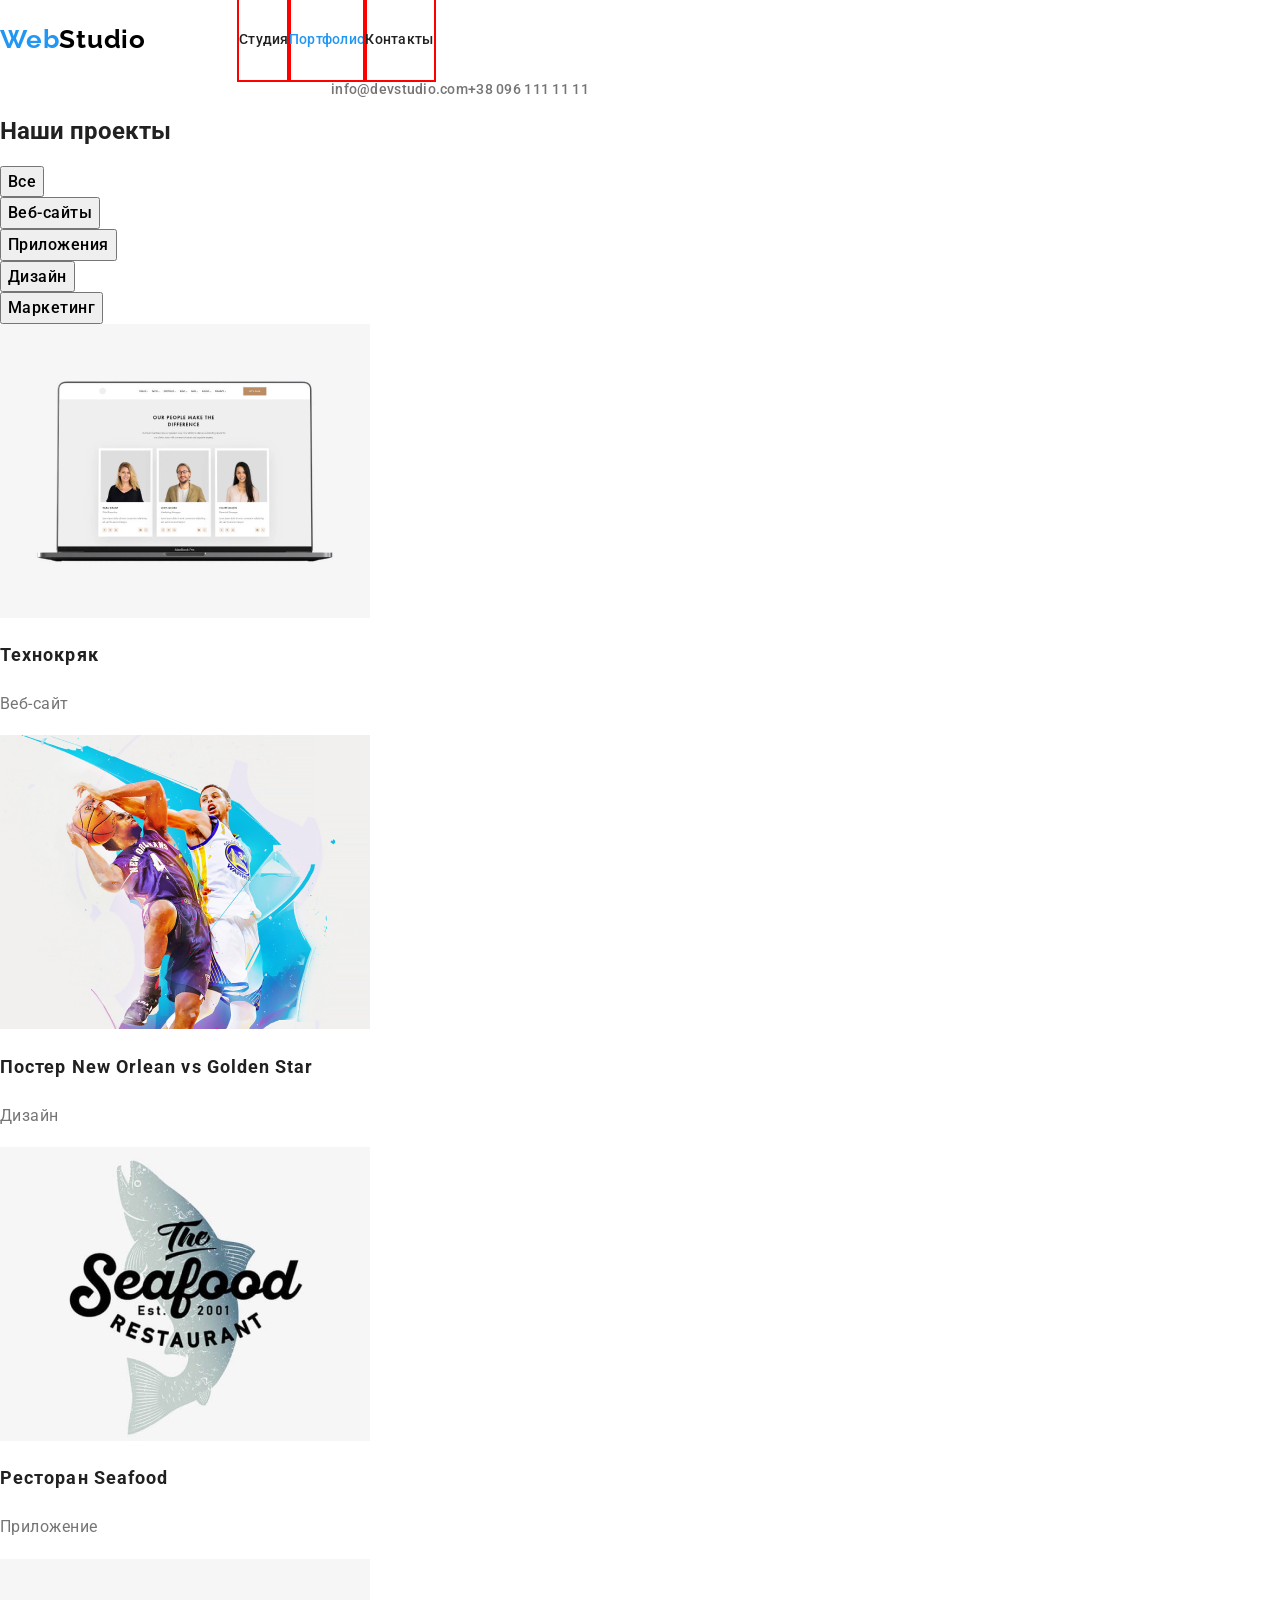
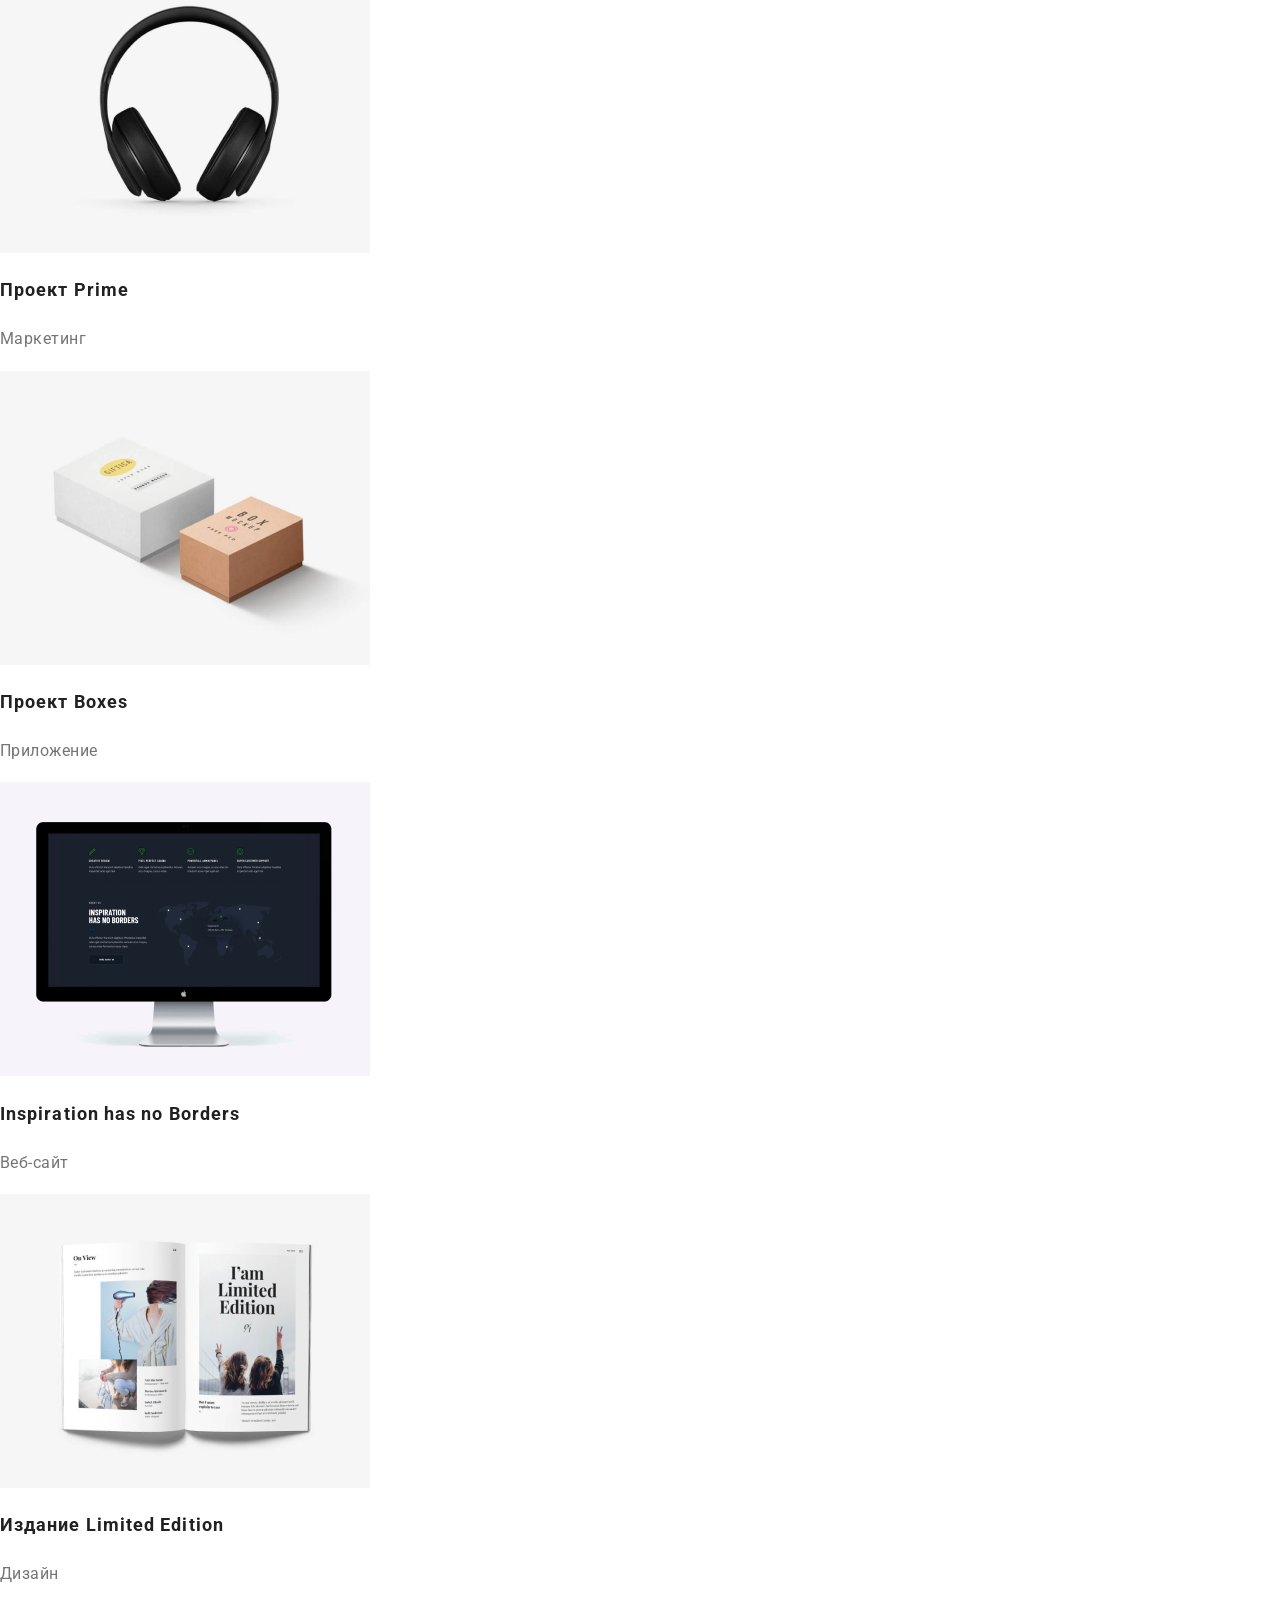
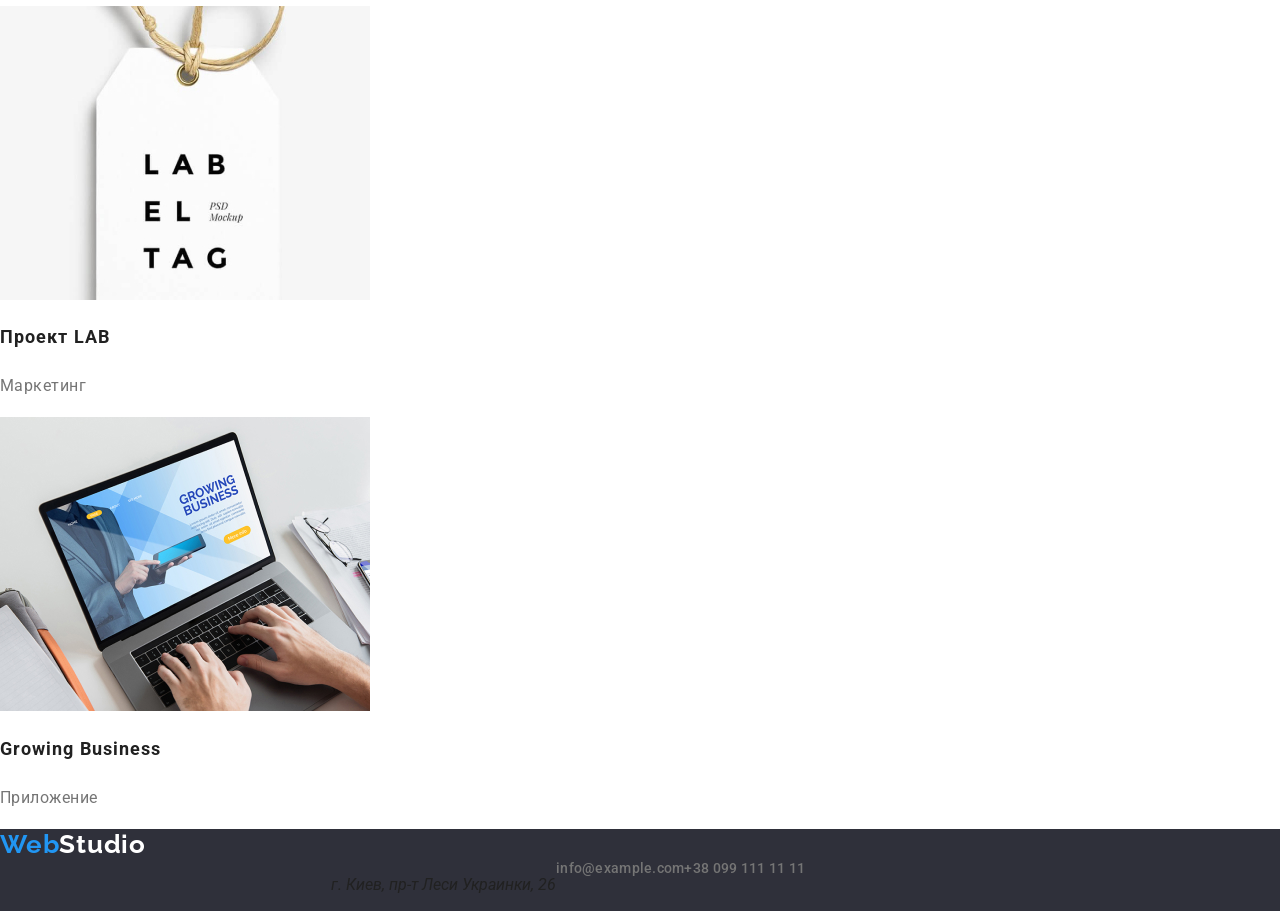
==== portfolio.html @ 41e8e518 "added header flex" ====
<!DOCTYPE html>
<html lang="en">
<head>
    <meta charset="UTF-8">
    <meta name="viewport" content="width=device-width, initial-scale=1.0">
    <link rel="preconnect" href="https://fonts.gstatic.com">
    <link href="https://fonts.googleapis.com/css2?family=Raleway:wght@700&family=Roboto:wght@400;500;700;900&display=swap" rel="stylesheet">
    <link rel="stylesheet" href="https://cdnjs.cloudflare.com/ajax/libs/modern-normalize/1.0.0/modern-normalize.min.css" integrity="sha512-ISS7cAi1PEhQ8jnbJpJZMd29NlhNj4AWYyLOSp2CE/CsHxTCu+r+t0D2yoJudVrd0/8fTVPUVDzY5Tvli75u/g==" crossorigin="anonymous" />
    <link rel="stylesheet" href="./css/styles.css">
    <title>Document</title>
</head>
<body>
    <header>
        <nav class="site-nav">
            <a href="./index.html" class="logo">Web<span>Studio</span></a>
            <ul class="site-nav-list">
                <li>
                    <a href="./index.html" class="link">Студия</a>
                </li>
                <li>
                    <a href="./portfolio.html" class="link current">Портфолио</a>
                </li>
                <li>
                    <a href="" class="link">Контакты</a>
                </li>
            </ul>
        </nav>
        <address class="address">
            <ul class="address-list">
                <li>
                    <a href="mailto:info@devstudio.com" class="link">info@devstudio.com</a>
                </li>
                <li>
                    <a href="tel:+380961111111" class="link">+38 096 111 11 11</a>
                </li>
            </ul>
        </address>
    </header>
    <main>
        <section>
        <!-- Заголовок потом сделаем невидимым -->
            <h1>Наши проекты</h1>   
            <ul class="button-list">
                <li>
                    <button type="button" class="link-button">Все</button>
                </li>
                <li>
                    <button type="button" class="link-button">Веб-сайты</button>
                </li>
                <li>
                    <button type="button" class="link-button">Приложения</button>
                </li>
                <li>
                    <button type="button" class="link-button">Дизайн</button>
                </li>
                <li>
                    <button type="button" class="link-button">Маркетинг</button>
                </li>
            </ul>
            <ul class="projects-list">
                <li>
                    <a href="" class="project-item">
                        <img src="./images/portfolioimg/img.jpg" alt="технокряк" width="370">
                        <h2 class="project-title">Технокряк</h2>
                        <p class="project-type">Веб-сайт</p>
                    </a>
                </li>
                <li>
                    <a href="" class="project-item">
                        <img src="./images/portfolioimg/poster.jpg" alt="постер" width="370">
                        <h2 class="project-title">Постер New Orlean vs Golden Star</h2>
                        <p class="project-type">Дизайн</p>
                    </a>
                </li>
                <li>
                    <a href="" class="project-item">
                        <img src="./images/portfolioimg/restoran.jpg" alt="ресторан" width="370">
                        <h2 class="project-title">Ресторан Seafood</h2>
                        <p class="project-type">Приложение</p>
                    </a>
                </li>
                <li>
                    <a href="" class="project-item">
                        <img src="./images/portfolioimg/prime.jpg" alt="проект прайм" width="370">
                        <h2 class="project-title">Проект Prime</h2>
                        <p class="project-type">Маркетинг</p>
                    </a>
                </li>
                <li>
                    <a href="" class="project-item">
                        <img src="./images/portfolioimg/boxes.jpg" alt="проект боксы" width="370">
                        <h2 class="project-title">Проект Boxes</h2>
                        <p class="project-type">Приложение</p>
                    </a>
                </li>
                <li>
                    <a href="" class="project-item">
                        <img src="./images/portfolioimg/insp.jpg" alt="фото" width="370">
                        <h2 class="project-title">Inspiration has no Borders</h2>
                        <p class="project-type">Веб-сайт</p>
                    </a>
                </li>
                <li>
                    <a href="" class="project-item">
                        <img src="./images/portfolioimg/edition.jpg" alt="издание" width="370">
                        <h2 class="project-title">Издание Limited Edition</h2>
                        <p class="project-type">Дизайн</p>
                    </a>
                </li>
                <li>
                    <a href="" class="project-item">
                        <img src="./images/portfolioimg/proekt.jpg" alt="лаб" width="370">
                        <h2 class="project-title">Проект LAB</h2>
                        <p class="project-type">Маркетинг</p>
                    </a>
                </li>
                <li>
                    <a href="" class="project-item">
                        <img src="./images/portfolioimg/growing.jpg" alt="бизнес" width="370">
                        <h2 class="project-title">Growing Business</h2>
                        <p class="project-type">Приложение</p>
                    </a>
                </li>
            </ul>
        </section>
    </main>
    <footer class="bottom">
        <a href="./index.html" class="logo">Web<span>Studio</span></a>
        <address class="address-list">
            <p>г. Киев, пр-т Леси Украинки, 26</p>
            <a href="mailto:info@example.com" class="link footer">info@example.com</a>
            <a href="tel:+380991111111" class="link footer">+38 099 111 11 11</a>
        </address>
    </footer>
</body>
</html>
---- css/styles.css ----
/* основной цвет #212121 */

/* вторичный цвет #757575 */

/* белый цвет #FFFFFF */

/* черный цвет #000000 */

/* акцент #2196F3 */

/* адресс в футере rgba(255, 255, 255, 0.6) */

/* бекграунд футера и героя #2F303A */

/* вторичный бекграунд #F5F4FA */

:root {
    --primary-text-color: #212121;
    --secondary-text-color: #757575;
    --accent-color: #2196F3;
    --background-footer: #2F303A;
    --secondary-background: #F5F4FA;
    --white-color: #fff;
    --black-color: #000;
    --footer-address-color: rgba(255, 255, 255, 0.6);
}

body {
    background: var(--white-color);
    color: var(--primary-text-color);
    font-family: 'Roboto', sans-serif;
}

a {
    text-decoration: none;
}

ul {
    margin: 0;
    padding: 0;
    list-style: none;
}

.container {
    margin-left: auto;
    margin-right: auto;
    padding-left: 15px;
    padding-right: 15px;
    width: 1200px;
    outline: 2px solid red;
}

/* СТУДИЯ */
/* Header */
/* .header {
    display: flex;
} */
.logo {
    color: #2196F3;
    font-family: 'Raleway', sans-serif;
    font-weight: 700;
    font-size: 26px;
    line-height: 1.2;
    letter-spacing: 0.03em;
}

.logo span {
    color: var(--black-color);
}

.main-nav,
.site-nav {
    display: flex;
    align-items: center;
}

.site-nav-list {
    margin-left: 93px;
}
.site-nav .link {
    color: var(--primary-text-color);
}

/* .site-nav-item {
    margin-right: 50px;
}

.site-nav-item:last-child {
    margin-right: 0px;
} */

.site-nav-item:not(:last-child) {
    margin-right: 50px;
}

.site-nav-list {
    display: flex;
    margin-left: 93px;
    font-weight: 500;
    font-size: 14px;
    line-height: 1.14;
    letter-spacing: 0.02em;
}

.site-nav-list .link {
    display: block;
    padding-top: 32px;
    padding-bottom: 32px;
    outline: 2px solid red;
}

.site-nav-list .link.current,
.site-nav-list .link:hover,
.site-nav-list .link:focus {
    color: var(--accent-color);
}

.address-header,
.address-list {
    display: flex;
}

.address-list {
    margin-left: 331px;
    padding-left: 0;
}

.address-list .item + .item {
    margin-left: 50px;
}

.address-list .link {
    color: var(--secondary-text-color);
    font-style: normal;
    font-weight: 500;
    font-size: 14px;
    line-height: 16px;
    letter-spacing: 0.02em;
}

.address-list .link:hover,
.address-list .link:focus {
    color: var(--accent-color);
}
/* Hero */
.hero {
    background: #2F303A;;
}
.hero-title {
    color: var(--white-color);
    font-weight: 900;
    font-size: 44px;
    line-height: 1.36;
    text-align: center;
    letter-spacing: 0.06em;
    text-transform: uppercase;
}
.hero-link {
    border-radius: 4px;
    padding: 10px 32px;
    color: var(--white-color);
    background: #2196F3;
    font-weight: 700;
    font-size: 16px;
    line-height: 1.9;
    text-align: center;
    letter-spacing: 0.06em;
}
/* Features */
.features-list h3 {
    font-weight: 700;
    font-size: 14px;
    line-height: 1.14;
    letter-spacing: 0.03em;
    text-transform: uppercase;
}
.features-list p {
    color: var(--secondary-text-color);
    font-weight: 400;
    font-size: 14px;
    line-height: 1.7;
    letter-spacing: 0.03em;
}
/* Works and Team */
.works-title,
.team-title {
    font-weight: 700;
    font-size: 36px;
    line-height: 1.17;
    text-align: center;
    letter-spacing: 0.03em;
}

.team {
    background: var(--secondary-background);
}
.team-list h3 {
    font-weight: 500;
    font-size: 16px;
    line-height: 1.2;
    letter-spacing: 0.03em;
}
.team-list p {
    color: var(--secondary-text-color);
    font-weight: 400;
    font-size: 16px;
    line-height: 19px;
    letter-spacing: 0.03em;
}

 /*Footer  */
 .bottom {
    background: var(--background-footer);
 }
 .bottom span {
     color: var(--white-color);
 }
 .adrs-list p {
    color: var(--white-color);
    font-style: normal;
    font-weight: 400;
    font-size: 14px;
    line-height: 1.7;    
    letter-spacing: 0.03em;    
 }
 .adrs-list .footer {
    color: var(--footer-address-color);
    font-style: normal;
    font-weight: 500;
    font-size: 14px;
    line-height: 16px;
    letter-spacing: 0.02em;
}
.adrs-list .link:hover,
.adrs-list .link:focus {
    color: var(--accent-color);
}

/* ПОРТФОЛИО */
.link-button {
    font-family: inherit;
    font-weight: 500;
    font-size: 16px;
    line-height: 1.6;
    text-align: center;
    letter-spacing: 0.03em;
}

.link-button:hover,
.link-button:focus {
    background: var(--accent-color);
    color: var(--white-color);
}

/* .project-title {
    color: var(--primary-text-color);
    font-weight: 700;
    font-size: 18px;
    line-height: 2;
    letter-spacing: 0.06em;
}

.project-type {
    color: var(--secondary-text-color);
    font-weight: 400;
    font-size: 16px;
    line-height: 1.9;
    letter-spacing: 0.03em;
} */

.project-item h2 {
    color: var(--primary-text-color);
    font-weight: 700;
    font-size: 18px;
    line-height: 2;
    letter-spacing: 0.06em;
}

.project-item p {
    color: var(--secondary-text-color);
    font-weight: 400;
    font-size: 16px;
    line-height: 1.9;
    letter-spacing: 0.03em;
}
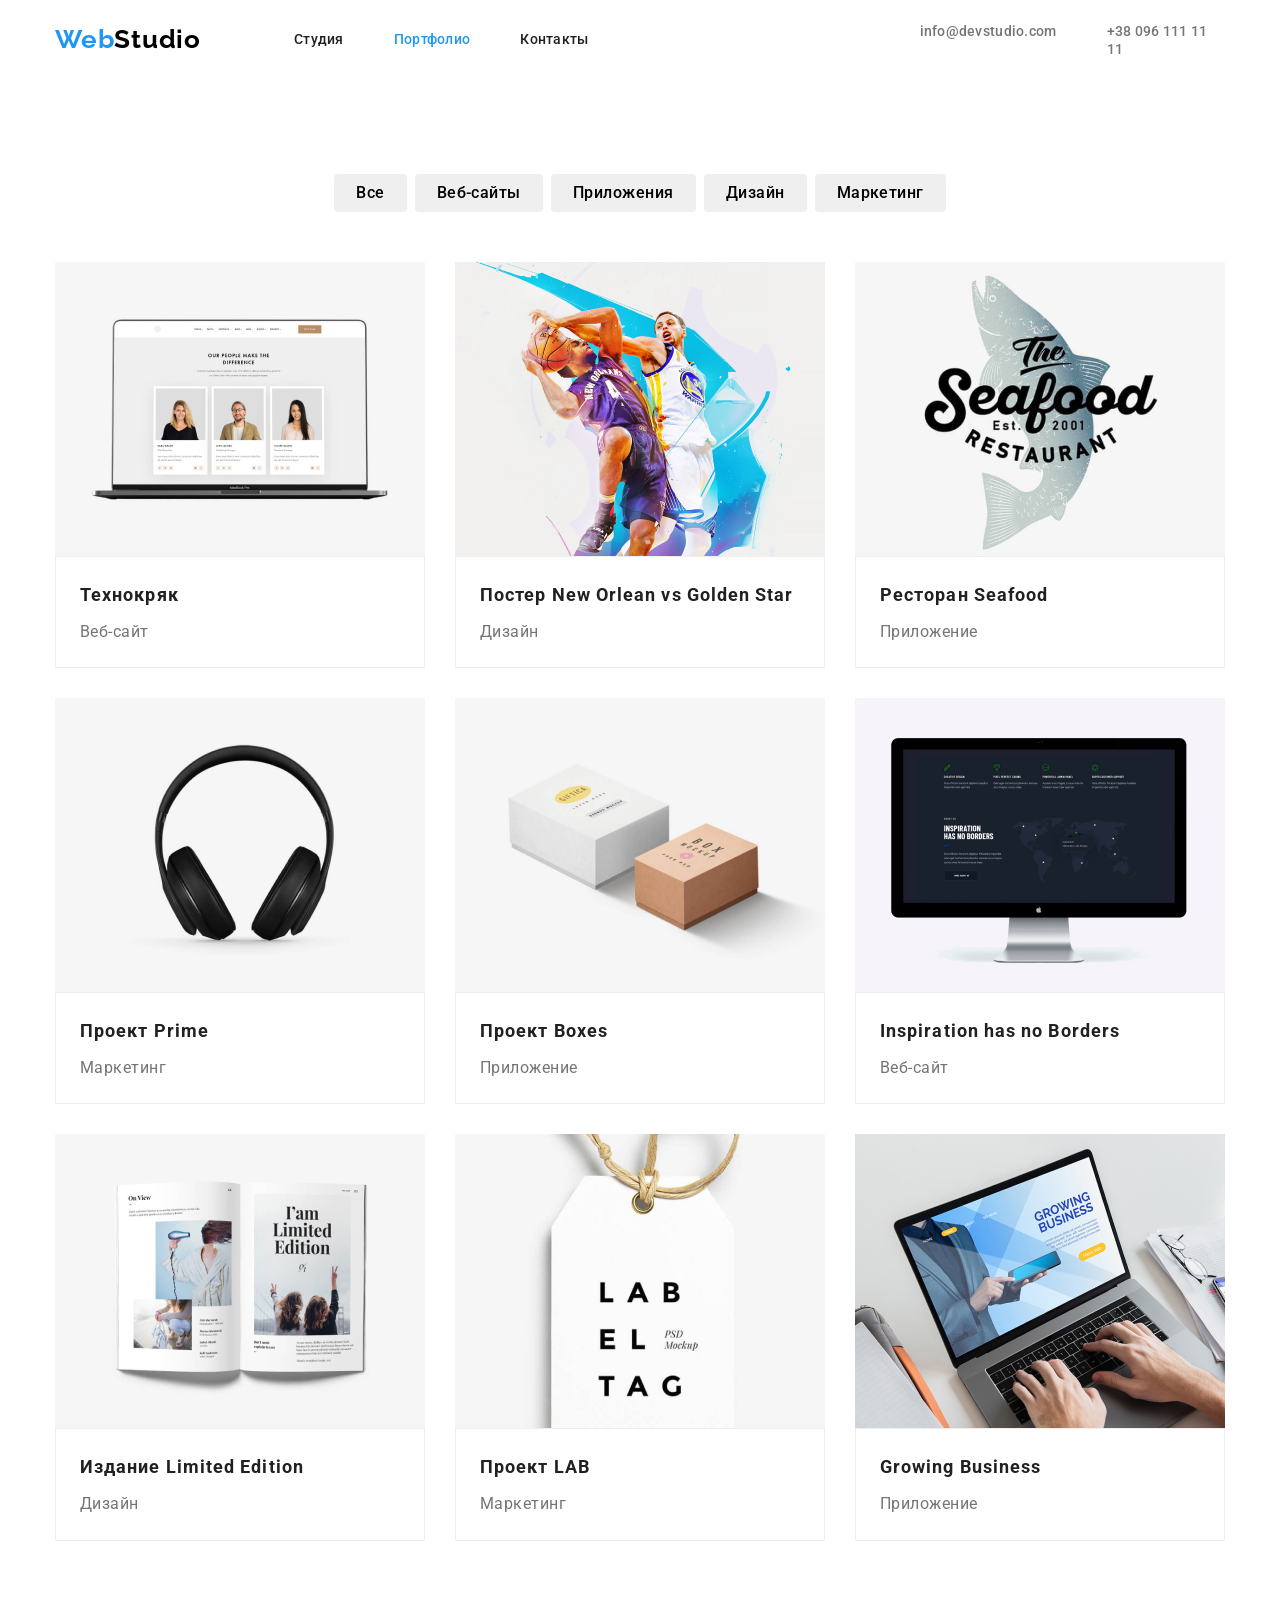
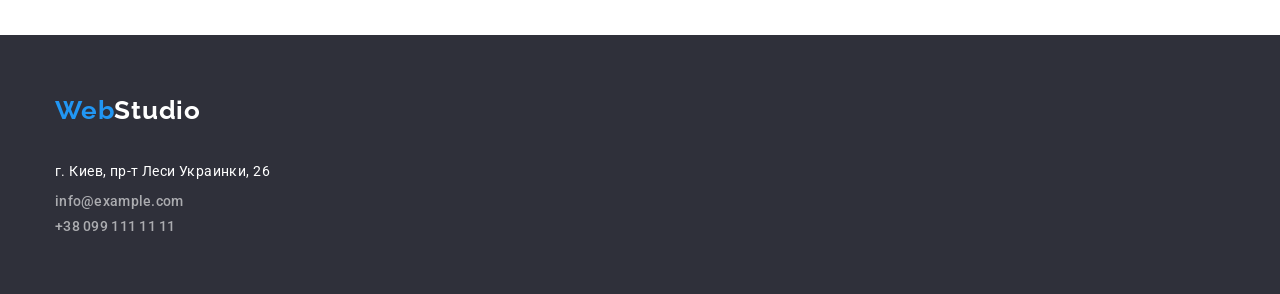
==== commit 757081f5: "added flex to portfolio" ====
--- a/portfolio.html
+++ b/portfolio.html
@@ -11,126 +11,148 @@
 </head>
 <body>
     <header>
-        <nav class="site-nav">
-            <a href="./index.html" class="logo">Web<span>Studio</span></a>
-            <ul class="site-nav-list">
-                <li>
-                    <a href="./index.html" class="link">Студия</a>
-                </li>
-                <li>
-                    <a href="./portfolio.html" class="link current">Портфолио</a>
-                </li>
-                <li>
-                    <a href="" class="link">Контакты</a>
-                </li>
-            </ul>
-        </nav>
-        <address class="address">
-            <ul class="address-list">
-                <li>
-                    <a href="mailto:info@devstudio.com" class="link">info@devstudio.com</a>
-                </li>
-                <li>
-                    <a href="tel:+380961111111" class="link">+38 096 111 11 11</a>
-                </li>
-            </ul>
-        </address>
+        <div class="container main-nav">
+            <nav class="site-nav">
+                <a href="" class="logo">Web<span>Studio</span></a>
+                <ul class="site-nav-list">
+                    <li class="site-nav-item">
+                        <a href="./index.html" class="link">Студия</a>
+                    </li>
+                    <li class="site-nav-item">
+                        <a href="./portfolio.html" class="link current">Портфолио</a>
+                    </li>
+                    <li class="site-nav-item">
+                        <a href="" class="link">Контакты</a>
+                    </li>
+                </ul>
+            </nav>
+            <address class="address-header">
+                <ul class="address-list">
+                    <li class="item">
+                        <a href="mailto:info@devstudio.com" class="link">info@devstudio.com</a>
+                    </li>
+                    <li class="item">
+                        <a href="tel:+380961111111" class="link">+38 096 111 11 11</a>
+                    </li>
+                </ul>
+            </address>
+        </div>
     </header>
     <main>
-        <section>
+        <section class="portfolio">
         <!-- Заголовок потом сделаем невидимым -->
-            <h1>Наши проекты</h1>   
-            <ul class="button-list">
-                <li>
+            <!-- <h1>Наши проекты</h1>    -->
+            <ul class="button-list container">
+                <li class="button-item">
                     <button type="button" class="link-button">Все</button>
                 </li>
-                <li>
+                <li class="button-item">
                     <button type="button" class="link-button">Веб-сайты</button>
                 </li>
-                <li>
+                <li class="button-item">
                     <button type="button" class="link-button">Приложения</button>
                 </li>
-                <li>
+                <li class="button-item">
                     <button type="button" class="link-button">Дизайн</button>
                 </li>
-                <li>
+                <li class="button-item">
                     <button type="button" class="link-button">Маркетинг</button>
                 </li>
             </ul>
-            <ul class="projects-list">
-                <li>
-                    <a href="" class="project-item">
+            <ul class="projects-list container">
+                <li class="project-element">
+                    <a href="" class="project-link">
                         <img src="./images/portfolioimg/img.jpg" alt="технокряк" width="370">
-                        <h2 class="project-title">Технокряк</h2>
-                        <p class="project-type">Веб-сайт</p>
+                        <div class="project-item">
+                            <h2 class="project-title">Технокряк</h2>
+                            <p class="project-type">Веб-сайт</p>
+                        </div>
                     </a>
                 </li>
-                <li>
-                    <a href="" class="project-item">
+                <li class="project-element">
+                    <a href="" class="project-link">
                         <img src="./images/portfolioimg/poster.jpg" alt="постер" width="370">
-                        <h2 class="project-title">Постер New Orlean vs Golden Star</h2>
-                        <p class="project-type">Дизайн</p>
+                        <div class="project-item">
+                            <h2 class="project-title">Постер New Orlean vs Golden Star</h2>
+                            <p class="project-type">Дизайн</p>
+                        </div>
                     </a>
                 </li>
-                <li>
-                    <a href="" class="project-item">
+                <li class="project-element">
+                    <a href="" class="project-link">
                         <img src="./images/portfolioimg/restoran.jpg" alt="ресторан" width="370">
-                        <h2 class="project-title">Ресторан Seafood</h2>
-                        <p class="project-type">Приложение</p>
+                        <div class="project-item">
+                            <h2 class="project-title">Ресторан Seafood</h2>
+                            <p class="project-type">Приложение</p>
+                        </div>
                     </a>
                 </li>
-                <li>
-                    <a href="" class="project-item">
+                <li class="project-element">
+                    <a href="" class="project-link">
                         <img src="./images/portfolioimg/prime.jpg" alt="проект прайм" width="370">
-                        <h2 class="project-title">Проект Prime</h2>
-                        <p class="project-type">Маркетинг</p>
+                        <div class="project-item">
+                            <h2 class="project-title">Проект Prime</h2>
+                            <p class="project-type">Маркетинг</p>
+                        </div>
                     </a>
                 </li>
-                <li>
-                    <a href="" class="project-item">
+                <li class="project-element">
+                    <a href="" class="project-link">
                         <img src="./images/portfolioimg/boxes.jpg" alt="проект боксы" width="370">
-                        <h2 class="project-title">Проект Boxes</h2>
-                        <p class="project-type">Приложение</p>
+                        <div class="project-item">
+                            <h2 class="project-title">Проект Boxes</h2>
+                            <p class="project-type">Приложение</p>
+                        </div>
                     </a>
                 </li>
-                <li>
-                    <a href="" class="project-item">
+                <li class="project-element">
+                    <a href="" class="project-link">
                         <img src="./images/portfolioimg/insp.jpg" alt="фото" width="370">
-                        <h2 class="project-title">Inspiration has no Borders</h2>
-                        <p class="project-type">Веб-сайт</p>
+                        <div class="project-item">
+                            <h2 class="project-title">Inspiration has no Borders</h2>
+                            <p class="project-type">Веб-сайт</p>
+                        </div>
                     </a>
                 </li>
-                <li>
-                    <a href="" class="project-item">
+                <li class="project-element">
+                    <a href="" class="project-link">
                         <img src="./images/portfolioimg/edition.jpg" alt="издание" width="370">
-                        <h2 class="project-title">Издание Limited Edition</h2>
-                        <p class="project-type">Дизайн</p>
+                        <div class="project-item">
+                            <h2 class="project-title">Издание Limited Edition</h2>
+                            <p class="project-type">Дизайн</p>
+                        </div>
                     </a>
                 </li>
-                <li>
-                    <a href="" class="project-item">
+                <li class="project-element">
+                    <a href="" class="project-link">
                         <img src="./images/portfolioimg/proekt.jpg" alt="лаб" width="370">
-                        <h2 class="project-title">Проект LAB</h2>
-                        <p class="project-type">Маркетинг</p>
+                        <div class="project-item">
+                            <h2 class="project-title">Проект LAB</h2>
+                            <p class="project-type">Маркетинг</p>
+                        </div>
                     </a>
                 </li>
-                <li>
-                    <a href="" class="project-item">
+                <li class="project-element">
+                    <a href="" class="project-link">
                         <img src="./images/portfolioimg/growing.jpg" alt="бизнес" width="370">
-                        <h2 class="project-title">Growing Business</h2>
-                        <p class="project-type">Приложение</p>
+                        <div class="project-item">
+                            <h2 class="project-title">Growing Business</h2>
+                            <p class="project-type">Приложение</p>
+                        </div>
                     </a>
                 </li>
             </ul>
         </section>
     </main>
     <footer class="bottom">
-        <a href="./index.html" class="logo">Web<span>Studio</span></a>
-        <address class="address-list">
-            <p>г. Киев, пр-т Леси Украинки, 26</p>
-            <a href="mailto:info@example.com" class="link footer">info@example.com</a>
-            <a href="tel:+380991111111" class="link footer">+38 099 111 11 11</a>
-        </address>
+        <div class="container">
+            <a href="./index.html" class="logo">Web<span>Studio</span></a>
+            <address class="adrs-list">
+                <p>г. Киев, пр-т Леси Украинки, 26</p>
+                <a href="mailto:info@example.com" class="adrs-link mail">info@example.com</a>
+                <a href="tel:+380991111111" class="adrs-link">+38 099 111 11 11</a>
+            </address>
+        </div>
     </footer>
 </body>
 </html>
--- a/css/styles.css
+++ b/css/styles.css
@@ -41,20 +41,22 @@
     list-style: none;
 }
 
+img {
+    display: block;
+}
+
 .container {
     margin-left: auto;
     margin-right: auto;
     padding-left: 15px;
     padding-right: 15px;
     width: 1200px;
-    outline: 2px solid red;
-}
+    /* outline: 2px solid red; */
+}
+
 
 /* СТУДИЯ */
 /* Header */
-/* .header {
-    display: flex;
-} */
 .logo {
     color: #2196F3;
     font-family: 'Raleway', sans-serif;
@@ -77,6 +79,7 @@
 .site-nav-list {
     margin-left: 93px;
 }
+
 .site-nav .link {
     color: var(--primary-text-color);
 }
@@ -106,7 +109,7 @@
     display: block;
     padding-top: 32px;
     padding-bottom: 32px;
-    outline: 2px solid red;
+    /* outline: 2px solid red; */
 }
 
 .site-nav-list .link.current,
@@ -142,20 +145,27 @@
 .address-list .link:focus {
     color: var(--accent-color);
 }
+
 /* Hero */
+.page-hero {
+    background: #2F303A;
+    text-align: center;
+}
 .hero {
-    background: #2F303A;;
+    padding: 200px 0;
 }
 .hero-title {
+    margin: 0;
     color: var(--white-color);
     font-weight: 900;
     font-size: 44px;
     line-height: 1.36;
-    text-align: center;
     letter-spacing: 0.06em;
     text-transform: uppercase;
 }
 .hero-link {
+    display: inline-block;
+    margin-top: 30px;
     border-radius: 4px;
     padding: 10px 32px;
     color: var(--white-color);
@@ -163,27 +173,48 @@
     font-weight: 700;
     font-size: 16px;
     line-height: 1.9;
-    text-align: center;
     letter-spacing: 0.06em;
 }
+
 /* Features */
+.features {
+    padding-top: 94px;
+    padding-bottom: 94px;
+}
+
+.features-list {
+    display: flex;
+    justify-content: space-between;
+}
+
+.features-item {
+    width: 270px;
+}
+
 .features-list h3 {
+    margin-top: 0;
+    margin-bottom: 10px;
     font-weight: 700;
     font-size: 14px;
     line-height: 1.14;
     letter-spacing: 0.03em;
     text-transform: uppercase;
 }
+
 .features-list p {
+    margin-top: 0;
+    margin-bottom: 0;
     color: var(--secondary-text-color);
     font-weight: 400;
     font-size: 14px;
     line-height: 1.7;
     letter-spacing: 0.03em;
 }
-/* Works and Team */
-.works-title,
-.team-title {
+
+/* Works */
+.works-title {
+    margin-top: 0;
+    margin-bottom: 50px;
     font-weight: 700;
     font-size: 36px;
     line-height: 1.17;
@@ -191,31 +222,76 @@
     letter-spacing: 0.03em;
 }
 
+.works-list {
+    display: flex;
+    justify-content: space-between;
+}
+
+
+/* Team */
 .team {
+    margin-top: 94px;
     background: var(--secondary-background);
 }
+
+.team-title {
+    margin-top: 0;
+    margin-bottom: 50px;
+    padding-top: 94px;
+    font-weight: 700;
+    font-size: 36px;
+    line-height: 1.17;
+    text-align: center;
+    letter-spacing: 0.03em;
+}
+
+.team-list{
+    display: flex;
+    justify-content: space-between;
+    padding-bottom: 94px;
+}
+
 .team-list h3 {
     font-weight: 500;
     font-size: 16px;
     line-height: 1.2;
     letter-spacing: 0.03em;
-}
+    text-align: center;
+}
+
 .team-list p {
     color: var(--secondary-text-color);
     font-weight: 400;
     font-size: 16px;
     line-height: 19px;
     letter-spacing: 0.03em;
-}
+    text-align: center;
+}
+
+.team-item {
+    background: var(--white-color);
+}
+
 
  /*Footer  */
  .bottom {
     background: var(--background-footer);
+    padding-top: 60px;
+    padding-bottom: 60px;
  }
+ 
  .bottom span {
-     color: var(--white-color);
+    color: var(--white-color);
  }
+
+ .adrs-list {
+    display: flex;
+    flex-direction: column;
+    margin-top: 20px;
+ }
+
  .adrs-list p {
+    margin-bottom: 0;
     color: var(--white-color);
     font-style: normal;
     font-weight: 400;
@@ -223,7 +299,8 @@
     line-height: 1.7;    
     letter-spacing: 0.03em;    
  }
- .adrs-list .footer {
+
+ .adrs-link {
     color: var(--footer-address-color);
     font-style: normal;
     font-weight: 500;
@@ -231,13 +308,38 @@
     line-height: 16px;
     letter-spacing: 0.02em;
 }
-.adrs-list .link:hover,
-.adrs-list .link:focus {
+
+.mail {
+    margin-top: 9px;
+    margin-bottom: 9px;
+}
+
+.adrs-link:hover,
+.adrs-link:focus {
     color: var(--accent-color);
 }
 
+
 /* ПОРТФОЛИО */
+.portfolio {
+    padding-top: 94px;
+    padding-bottom: 94px;
+}
+
+.button-list {
+    display: flex;
+    justify-content: center;
+    margin-bottom: 50px;
+}
+
+.button-item:not(:last-child){
+    margin-right: 8px;
+}
+
 .link-button {
+    padding: 6px 22px;
+    border: 0px;
+    border-radius: 4px;
     font-family: inherit;
     font-weight: 500;
     font-size: 16px;
@@ -252,7 +354,32 @@
     color: var(--white-color);
 }
 
-/* .project-title {
+.projects-list {
+    display: flex;
+    flex-wrap: wrap;
+}
+
+.project-element {
+    width: calc((100% - 60px) / 3);
+    margin-right: 30px;
+    margin-bottom: 30px;
+}
+
+.project-element:nth-child(3n) {
+    margin-right: 0;
+}
+.project-element:nth-last-child(-n + 3) {
+    margin-bottom: 0;
+}
+
+.project-item {
+    padding: 20px 24px;
+    border: 1px solid #EEEEEE;
+}
+
+.project-title {
+    margin-top: 0;
+    margin-bottom: 4px;
     color: var(--primary-text-color);
     font-weight: 700;
     font-size: 18px;
@@ -261,25 +388,11 @@
 }
 
 .project-type {
+    margin-top: 0;
+    margin-bottom: 0;
     color: var(--secondary-text-color);
     font-weight: 400;
     font-size: 16px;
     line-height: 1.9;
     letter-spacing: 0.03em;
-} */
-
-.project-item h2 {
-    color: var(--primary-text-color);
-    font-weight: 700;
-    font-size: 18px;
-    line-height: 2;
-    letter-spacing: 0.06em;
-}
-
-.project-item p {
-    color: var(--secondary-text-color);
-    font-weight: 400;
-    font-size: 16px;
-    line-height: 1.9;
-    letter-spacing: 0.03em;
-}+}
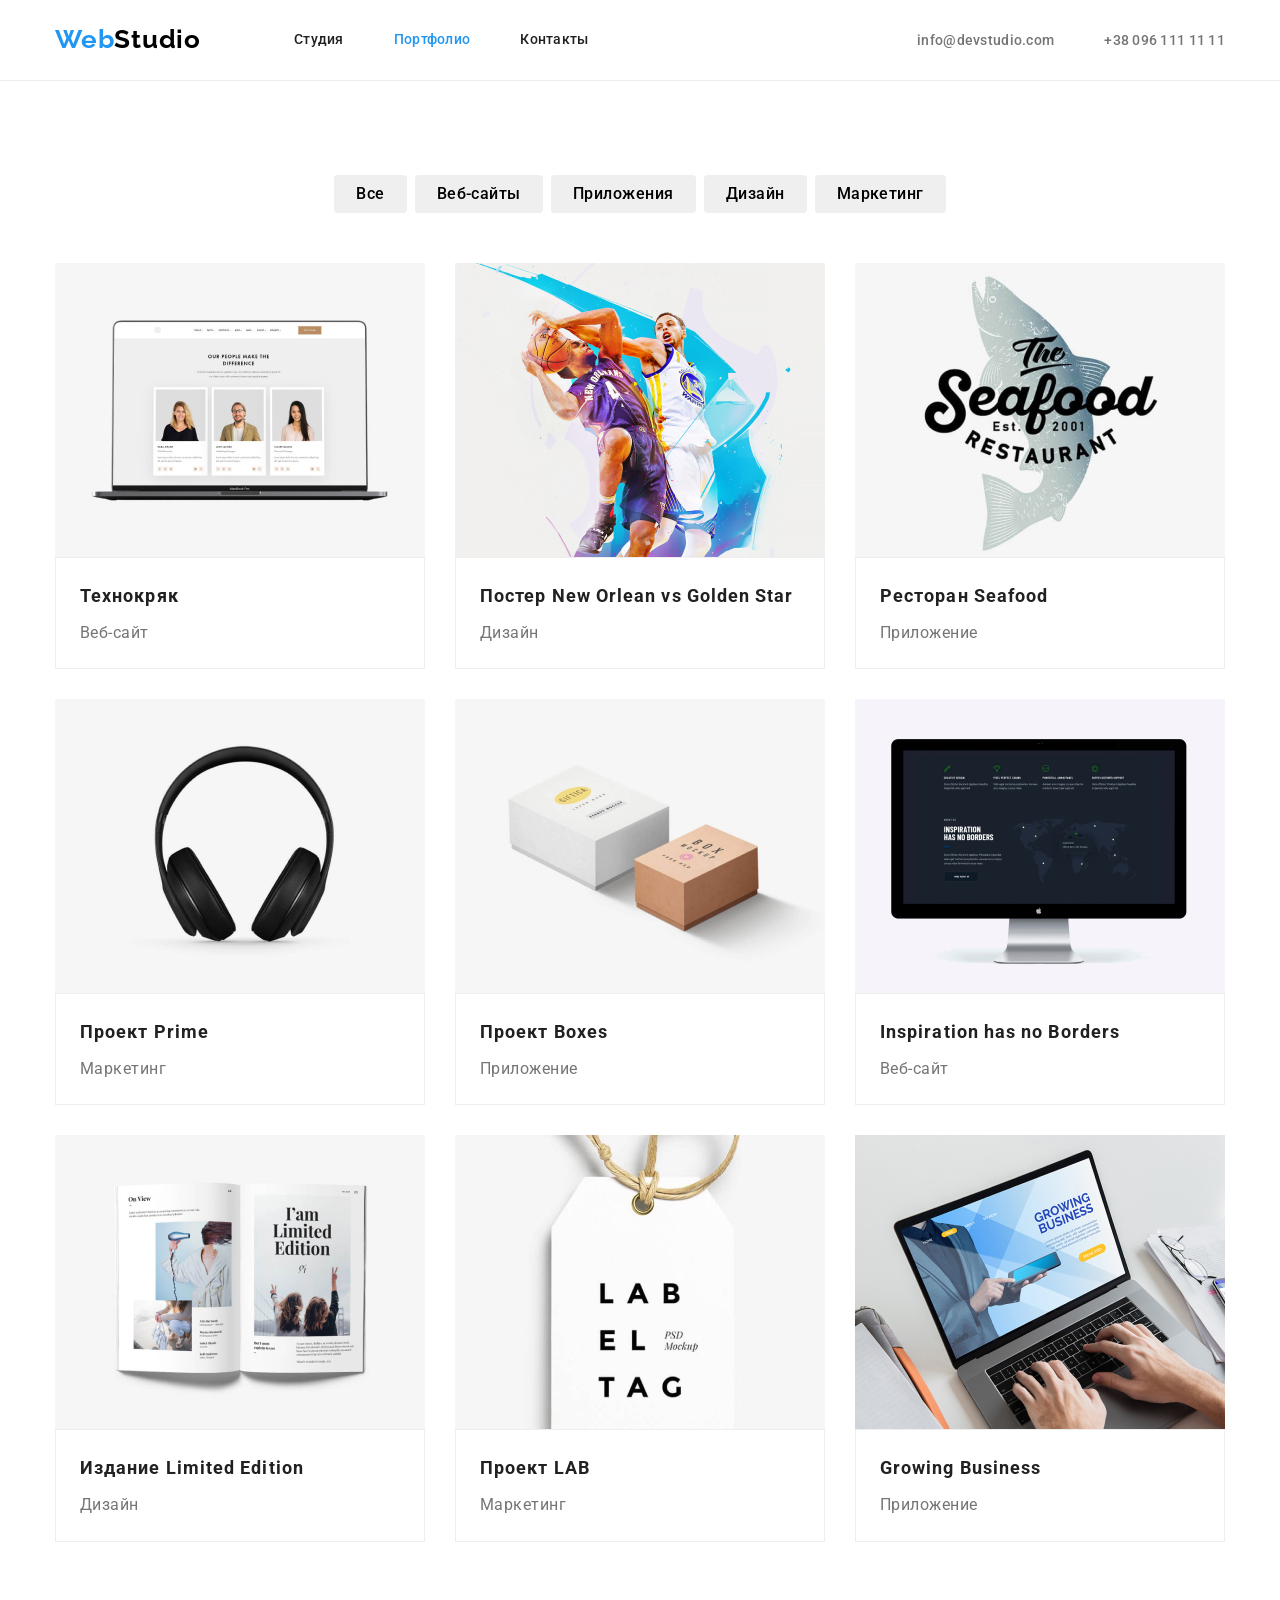
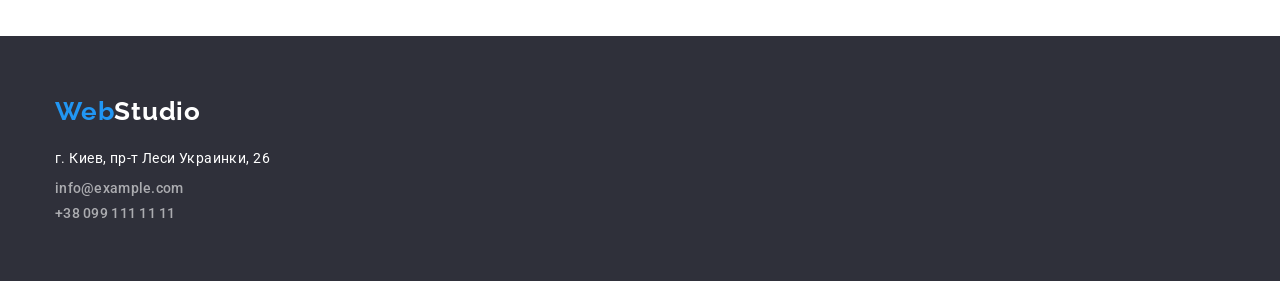
==== commit 117dfe08: "fixed mistakes" ====
--- a/portfolio.html
+++ b/portfolio.html
@@ -10,7 +10,7 @@
     <title>Document</title>
 </head>
 <body>
-    <header>
+    <header class="header-portfolio">
         <div class="container main-nav">
             <nav class="site-nav">
                 <a href="" class="logo">Web<span>Studio</span></a>
@@ -148,9 +148,9 @@
         <div class="container">
             <a href="./index.html" class="logo">Web<span>Studio</span></a>
             <address class="adrs-list">
-                <p>г. Киев, пр-т Леси Украинки, 26</p>
-                <a href="mailto:info@example.com" class="adrs-link mail">info@example.com</a>
-                <a href="tel:+380991111111" class="adrs-link">+38 099 111 11 11</a>
+                <p class="adrs-item">г. Киев, пр-т Леси Украинки, 26</p>
+                <a href="mailto:info@example.com" class="adrs-link adrs-item">info@example.com</a>
+                <a href="tel:+380991111111" class="adrs-link adrs-item">+38 099 111 11 11</a>
             </address>
         </div>
     </footer>
--- a/css/styles.css
+++ b/css/styles.css
@@ -120,11 +120,12 @@
 
 .address-header,
 .address-list {
+    margin-left: auto;
     display: flex;
 }
 
 .address-list {
-    margin-left: 331px;
+    /* margin-left: 331px; */
     padding-left: 0;
 }
 
@@ -184,11 +185,14 @@
 
 .features-list {
     display: flex;
-    justify-content: space-between;
-}
-
+}
+    
 .features-item {
     width: 270px;
+}
+
+.features-item:not(:last-child) {
+    margin-right: 30px;
 }
 
 .features-list h3 {
@@ -212,6 +216,10 @@
 }
 
 /* Works */
+.works {
+padding-bottom: 94px;
+}
+
 .works-title {
     margin-top: 0;
     margin-bottom: 50px;
@@ -224,20 +232,22 @@
 
 .works-list {
     display: flex;
-    justify-content: space-between;
-}
-
+}
+
+.work-item:not(:last-child) {
+    margin-right: 30px;
+}
 
 /* Team */
 .team {
-    margin-top: 94px;
+    padding-top: 94px;
+    padding-bottom: 94px;
     background: var(--secondary-background);
 }
 
 .team-title {
     margin-top: 0;
     margin-bottom: 50px;
-    padding-top: 94px;
     font-weight: 700;
     font-size: 36px;
     line-height: 1.17;
@@ -246,12 +256,18 @@
 }
 
 .team-list{
-    display: flex;
-    justify-content: space-between;
-    padding-bottom: 94px;
-}
-
-.team-list h3 {
+    display: flex;  
+}
+
+.team-name {
+    padding-top: 30px;
+    padding-bottom: 30px;
+
+}
+
+.team-name h3 {
+    margin-top: 0;
+    margin-bottom: 10px;
     font-weight: 500;
     font-size: 16px;
     line-height: 1.2;
@@ -259,7 +275,9 @@
     text-align: center;
 }
 
-.team-list p {
+.team-name p {
+    margin-top: 0px;
+    margin-bottom: 0px;
     color: var(--secondary-text-color);
     font-weight: 400;
     font-size: 16px;
@@ -272,6 +290,9 @@
     background: var(--white-color);
 }
 
+.team-item:not(:last-child) {
+    margin-right: 30px;
+}
 
  /*Footer  */
  .bottom {
@@ -291,6 +312,7 @@
  }
 
  .adrs-list p {
+    margin-top: 0;
     margin-bottom: 0;
     color: var(--white-color);
     font-style: normal;
@@ -309,18 +331,26 @@
     letter-spacing: 0.02em;
 }
 
-.mail {
+/* .mail {
     margin-top: 9px;
     margin-bottom: 9px;
-}
+} */
 
 .adrs-link:hover,
 .adrs-link:focus {
     color: var(--accent-color);
 }
 
+.adrs-item:not(:first-child) {
+    margin-top: 9px;
+}
+
 
 /* ПОРТФОЛИО */
+.header-portfolio {
+    border-bottom: 1px solid rgba(236, 236, 236, 1);
+}
+
 .portfolio {
     padding-top: 94px;
     padding-bottom: 94px;
